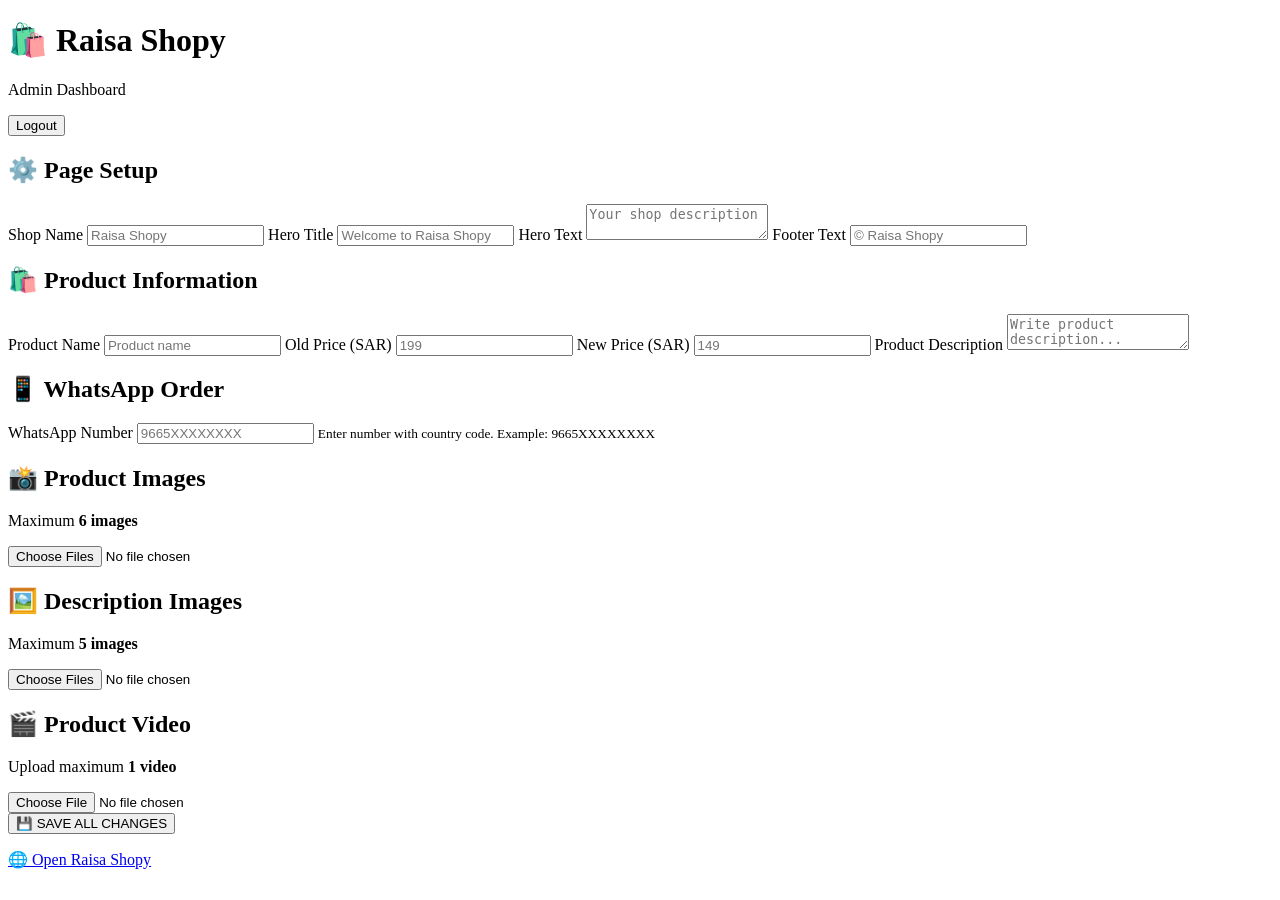
==== admin/dashboard.html @ 7c4b73aa "Create dashboard.html" ====
<!DOCTYPE html>
<html lang="en">
<head>
  <meta charset="UTF-8">
  <meta name="viewport" content="width=device-width, initial-scale=1.0">

  <title>Raisa Shopy - Admin Dashboard</title>

  <link rel="stylesheet" href="admin.css">
</head>

<body>

  <div class="dashboard">

    <!-- Dashboard Header -->
    <header class="dashboard-header">

      <div>
        <h1>🛍️ Raisa Shopy</h1>
        <p>Admin Dashboard</p>
      </div>

      <button id="logoutBtn" class="logout-btn">
        Logout
      </button>

    </header>


    <!-- Page Setup -->
    <section class="admin-card">

      <h2>⚙️ Page Setup</h2>

      <label>Shop Name</label>

      <input
        type="text"
        id="shopName"
        placeholder="Raisa Shopy"
      >


      <label>Hero Title</label>

      <input
        type="text"
        id="heroTitle"
        placeholder="Welcome to Raisa Shopy"
      >


      <label>Hero Text</label>

      <textarea
        id="heroText"
        placeholder="Your shop description"
      ></textarea>


      <label>Footer Text</label>

      <input
        type="text"
        id="footerText"
        placeholder="© Raisa Shopy"
      >

    </section>


    <!-- Product Information -->
    <section class="admin-card">

      <h2>🛍️ Product Information</h2>

      <label>Product Name</label>

      <input
        type="text"
        id="productName"
        placeholder="Product name"
      >


      <label>Old Price (SAR)</label>

      <input
        type="number"
        id="oldPrice"
        placeholder="199"
      >


      <label>New Price (SAR)</label>

      <input
        type="number"
        id="newPrice"
        placeholder="149"
      >


      <label>Product Description</label>

      <textarea
        id="description"
        placeholder="Write product description..."
      ></textarea>

    </section>


    <!-- WhatsApp -->
    <section class="admin-card">

      <h2>📱 WhatsApp Order</h2>

      <label>WhatsApp Number</label>

      <input
        type="text"
        id="whatsappNumber"
        placeholder="9665XXXXXXXX"
      >

      <small>
        Enter number with country code.
        Example: 9665XXXXXXXX
      </small>

    </section>


    <!-- Product Images -->
    <section class="admin-card">

      <h2>📸 Product Images</h2>

      <p>
        Maximum <strong>6 images</strong>
      </p>

      <input
        type="file"
        id="productImages"
        accept="image/*"
        multiple
      >

      <div
        id="productImagePreview"
        class="image-preview"
      ></div>

    </section>


    <!-- Description Images -->
    <section class="admin-card">

      <h2>🖼️ Description Images</h2>

      <p>
        Maximum <strong>5 images</strong>
      </p>

      <input
        type="file"
        id="descriptionImages"
        accept="image/*"
        multiple
      >

      <div
        id="descriptionImagePreview"
        class="image-preview"
      ></div>

    </section>


    <!-- Product Video -->
    <section class="admin-card">

      <h2>🎬 Product Video</h2>

      <p>
        Upload maximum <strong>1 video</strong>
      </p>

      <input
        type="file"
        id="productVideo"
        accept="video/*"
      >

      <div id="videoPreview"></div>

    </section>


    <!-- Save -->
    <section class="admin-card save-card">

      <button
        id="saveBtn"
        class="save-btn"
      >
        💾 SAVE ALL CHANGES
      </button>

      <p id="saveMessage"></p>

    </section>


    <!-- Open Shop -->
    <section class="admin-card shop-link-card">

      <a
        href="../index.html"
        target="_blank"
      >
        🌐 Open Raisa Shopy
      </a>

    </section>

  </div>


  <script src="dashboard.js"></script>

</body>
</html>
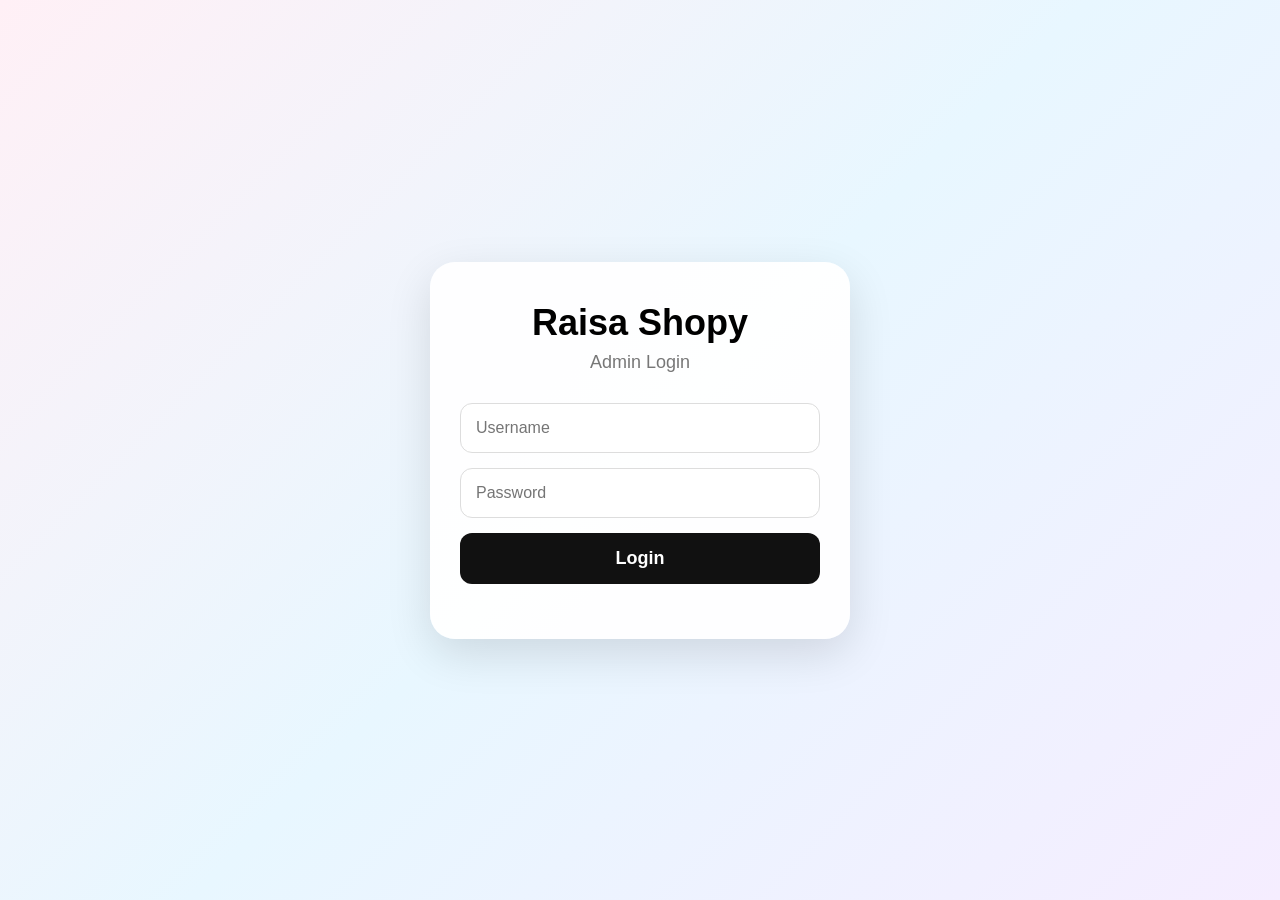
==== commit 1e45a539: "Update dashboard.html" ====
--- a/admin/dashboard.html
+++ b/admin/dashboard.html
@@ -1,3 +1,5 @@
+<!-- admin/dashboard.html -->
+
 <!DOCTYPE html>
 <html lang="en">
 <head>
@@ -13,223 +15,77 @@
 
   <div class="dashboard">
 
-    <!-- Dashboard Header -->
     <header class="dashboard-header">
-
       <div>
-        <h1>🛍️ Raisa Shopy</h1>
+        <h1>Raisa Shopy</h1>
         <p>Admin Dashboard</p>
       </div>
 
       <button id="logoutBtn" class="logout-btn">
         Logout
       </button>
-
     </header>
 
+    <main class="dashboard-content">
 
-    <!-- Page Setup -->
-    <section class="admin-card">
+      <section class="admin-card">
 
-      <h2>⚙️ Page Setup</h2>
+        <h2>Shop Settings</h2>
 
-      <label>Shop Name</label>
+        <label>Shop Name</label>
+        <input type="text" id="shopName" placeholder="Raisa Shopy">
 
-      <input
-        type="text"
-        id="shopName"
-        placeholder="Raisa Shopy"
-      >
+        <label>Hero Title</label>
+        <input type="text" id="heroTitle" placeholder="Your main title">
 
+        <label>Hero Text</label>
+        <textarea id="heroText" placeholder="Your hero description"></textarea>
 
-      <label>Hero Title</label>
+        <label>Product Name</label>
+        <input
+          type="text"
+          id="productName"
+          placeholder="Face and Neck Beauty Device"
+        >
 
-      <input
-        type="text"
-        id="heroTitle"
-        placeholder="Welcome to Raisa Shopy"
-      >
+        <label>Old Price (SAR)</label>
+        <input type="number" id="oldPrice" placeholder="249">
 
+        <label>New Price (SAR)</label>
+        <input type="number" id="newPrice" placeholder="179">
 
-      <label>Hero Text</label>
+        <label>Product Description</label>
+        <textarea
+          id="description"
+          rows="8"
+          placeholder="Product description"
+        ></textarea>
 
-      <textarea
-        id="heroText"
-        placeholder="Your shop description"
-      ></textarea>
+        <label>WhatsApp Number</label>
+        <input
+          type="text"
+          id="whatsappNumber"
+          placeholder="+966 56 374 7461"
+        >
 
+        <label>Footer Text</label>
+        <input
+          type="text"
+          id="footerText"
+          placeholder="© 2026 Raisa Shopy"
+        >
 
-      <label>Footer Text</label>
+        <button id="saveBtn" class="save-btn">
+          Save Changes
+        </button>
 
-      <input
-        type="text"
-        id="footerText"
-        placeholder="© Raisa Shopy"
-      >
+        <p id="saveMessage"></p>
 
-    </section>
+      </section>
 
-
-    <!-- Product Information -->
-    <section class="admin-card">
-
-      <h2>🛍️ Product Information</h2>
-
-      <label>Product Name</label>
-
-      <input
-        type="text"
-        id="productName"
-        placeholder="Product name"
-      >
-
-
-      <label>Old Price (SAR)</label>
-
-      <input
-        type="number"
-        id="oldPrice"
-        placeholder="199"
-      >
-
-
-      <label>New Price (SAR)</label>
-
-      <input
-        type="number"
-        id="newPrice"
-        placeholder="149"
-      >
-
-
-      <label>Product Description</label>
-
-      <textarea
-        id="description"
-        placeholder="Write product description..."
-      ></textarea>
-
-    </section>
-
-
-    <!-- WhatsApp -->
-    <section class="admin-card">
-
-      <h2>📱 WhatsApp Order</h2>
-
-      <label>WhatsApp Number</label>
-
-      <input
-        type="text"
-        id="whatsappNumber"
-        placeholder="9665XXXXXXXX"
-      >
-
-      <small>
-        Enter number with country code.
-        Example: 9665XXXXXXXX
-      </small>
-
-    </section>
-
-
-    <!-- Product Images -->
-    <section class="admin-card">
-
-      <h2>📸 Product Images</h2>
-
-      <p>
-        Maximum <strong>6 images</strong>
-      </p>
-
-      <input
-        type="file"
-        id="productImages"
-        accept="image/*"
-        multiple
-      >
-
-      <div
-        id="productImagePreview"
-        class="image-preview"
-      ></div>
-
-    </section>
-
-
-    <!-- Description Images -->
-    <section class="admin-card">
-
-      <h2>🖼️ Description Images</h2>
-
-      <p>
-        Maximum <strong>5 images</strong>
-      </p>
-
-      <input
-        type="file"
-        id="descriptionImages"
-        accept="image/*"
-        multiple
-      >
-
-      <div
-        id="descriptionImagePreview"
-        class="image-preview"
-      ></div>
-
-    </section>
-
-
-    <!-- Product Video -->
-    <section class="admin-card">
-
-      <h2>🎬 Product Video</h2>
-
-      <p>
-        Upload maximum <strong>1 video</strong>
-      </p>
-
-      <input
-        type="file"
-        id="productVideo"
-        accept="video/*"
-      >
-
-      <div id="videoPreview"></div>
-
-    </section>
-
-
-    <!-- Save -->
-    <section class="admin-card save-card">
-
-      <button
-        id="saveBtn"
-        class="save-btn"
-      >
-        💾 SAVE ALL CHANGES
-      </button>
-
-      <p id="saveMessage"></p>
-
-    </section>
-
-
-    <!-- Open Shop -->
-    <section class="admin-card shop-link-card">
-
-      <a
-        href="../index.html"
-        target="_blank"
-      >
-        🌐 Open Raisa Shopy
-      </a>
-
-    </section>
+    </main>
 
   </div>
-
 
   <script src="dashboard.js"></script>
 
--- a/admin/admin.css
+++ b/admin/admin.css
@@ -0,0 +1,88 @@
+/* admin/admin.css */
+
+* {
+  box-sizing: border-box;
+  margin: 0;
+  padding: 0;
+}
+
+body {
+  font-family: Arial, sans-serif;
+  min-height: 100vh;
+  background: linear-gradient(135deg, #fff0f6, #e8f7ff, #f5edff);
+  display: flex;
+  align-items: center;
+  justify-content: center;
+}
+
+.login-container {
+  width: 100%;
+  padding: 20px;
+}
+
+.login-box {
+  width: 100%;
+  max-width: 420px;
+  margin: auto;
+  padding: 40px 30px;
+  background: rgba(255, 255, 255, 0.95);
+  border-radius: 25px;
+  box-shadow: 0 15px 45px rgba(0, 0, 0, 0.12);
+  text-align: center;
+}
+
+.login-box h1 {
+  font-size: 36px;
+  margin-bottom: 8px;
+}
+
+.login-box > p {
+  color: #777;
+  margin-bottom: 30px;
+  font-size: 18px;
+}
+
+#loginForm input {
+  width: 100%;
+  padding: 15px;
+  margin-bottom: 15px;
+  border: 1px solid #ddd;
+  border-radius: 12px;
+  font-size: 16px;
+  outline: none;
+}
+
+#loginForm input:focus {
+  border-color: #777;
+}
+
+#loginForm button {
+  width: 100%;
+  padding: 15px;
+  border: none;
+  border-radius: 12px;
+  background: #111;
+  color: #fff;
+  font-size: 18px;
+  font-weight: bold;
+  cursor: pointer;
+}
+
+#loginForm button:hover {
+  opacity: 0.85;
+}
+
+#loginMessage {
+  margin-top: 15px;
+  font-size: 14px;
+}
+
+@media (max-width: 500px) {
+  .login-box {
+    padding: 30px 20px;
+  }
+
+  .login-box h1 {
+    font-size: 30px;
+  }
+}
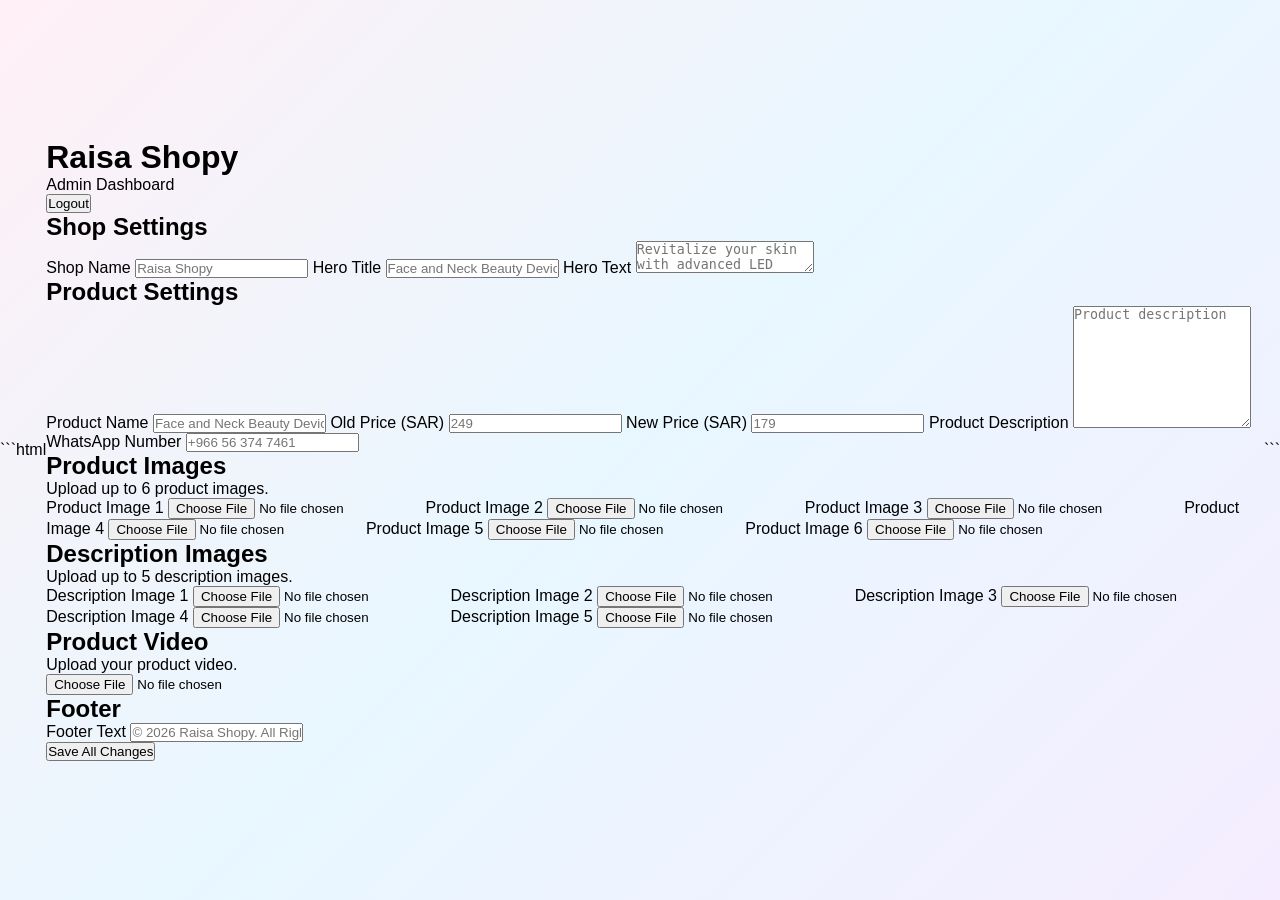
==== commit 0916dc10: "Update dashboard.html" ====
--- a/admin/dashboard.html
+++ b/admin/dashboard.html
@@ -1,5 +1,4 @@
-<!-- admin/dashboard.html -->
-
+```html
 <!DOCTYPE html>
 <html lang="en">
 <head>
@@ -15,7 +14,9 @@
 
   <div class="dashboard">
 
+    <!-- HEADER -->
     <header class="dashboard-header">
+
       <div>
         <h1>Raisa Shopy</h1>
         <p>Admin Dashboard</p>
@@ -24,22 +25,44 @@
       <button id="logoutBtn" class="logout-btn">
         Logout
       </button>
+
     </header>
 
+
     <main class="dashboard-content">
 
+      <!-- SHOP SETTINGS -->
       <section class="admin-card">
 
         <h2>Shop Settings</h2>
 
         <label>Shop Name</label>
-        <input type="text" id="shopName" placeholder="Raisa Shopy">
+        <input
+          type="text"
+          id="shopName"
+          placeholder="Raisa Shopy"
+        >
 
         <label>Hero Title</label>
-        <input type="text" id="heroTitle" placeholder="Your main title">
+        <input
+          type="text"
+          id="heroTitle"
+          placeholder="Face and Neck Beauty Device"
+        >
 
         <label>Hero Text</label>
-        <textarea id="heroText" placeholder="Your hero description"></textarea>
+        <textarea
+          id="heroText"
+          placeholder="Revitalize your skin with advanced LED therapy"
+        ></textarea>
+
+      </section>
+
+
+      <!-- PRODUCT SETTINGS -->
+      <section class="admin-card">
+
+        <h2>Product Settings</h2>
 
         <label>Product Name</label>
         <input
@@ -49,10 +72,18 @@
         >
 
         <label>Old Price (SAR)</label>
-        <input type="number" id="oldPrice" placeholder="249">
+        <input
+          type="number"
+          id="oldPrice"
+          placeholder="249"
+        >
 
         <label>New Price (SAR)</label>
-        <input type="number" id="newPrice" placeholder="179">
+        <input
+          type="number"
+          id="newPrice"
+          placeholder="179"
+        >
 
         <label>Product Description</label>
         <textarea
@@ -68,15 +99,153 @@
           placeholder="+966 56 374 7461"
         >
 
+      </section>
+
+
+      <!-- PRODUCT IMAGES -->
+      <section class="admin-card">
+
+        <h2>Product Images</h2>
+
+        <p class="help-text">
+          Upload up to 6 product images.
+        </p>
+
+        <label>Product Image 1</label>
+        <input
+          type="file"
+          id="productImage1"
+          accept="image/*"
+        >
+
+        <label>Product Image 2</label>
+        <input
+          type="file"
+          id="productImage2"
+          accept="image/*"
+        >
+
+        <label>Product Image 3</label>
+        <input
+          type="file"
+          id="productImage3"
+          accept="image/*"
+        >
+
+        <label>Product Image 4</label>
+        <input
+          type="file"
+          id="productImage4"
+          accept="image/*"
+        >
+
+        <label>Product Image 5</label>
+        <input
+          type="file"
+          id="productImage5"
+          accept="image/*"
+        >
+
+        <label>Product Image 6</label>
+        <input
+          type="file"
+          id="productImage6"
+          accept="image/*"
+        >
+
+      </section>
+
+
+      <!-- DESCRIPTION IMAGES -->
+      <section class="admin-card">
+
+        <h2>Description Images</h2>
+
+        <p class="help-text">
+          Upload up to 5 description images.
+        </p>
+
+        <label>Description Image 1</label>
+        <input
+          type="file"
+          id="descriptionImage1"
+          accept="image/*"
+        >
+
+        <label>Description Image 2</label>
+        <input
+          type="file"
+          id="descriptionImage2"
+          accept="image/*"
+        >
+
+        <label>Description Image 3</label>
+        <input
+          type="file"
+          id="descriptionImage3"
+          accept="image/*"
+        >
+
+        <label>Description Image 4</label>
+        <input
+          type="file"
+          id="descriptionImage4"
+          accept="image/*"
+        >
+
+        <label>Description Image 5</label>
+        <input
+          type="file"
+          id="descriptionImage5"
+          accept="image/*"
+        >
+
+      </section>
+
+
+      <!-- VIDEO -->
+      <section class="admin-card">
+
+        <h2>Product Video</h2>
+
+        <p class="help-text">
+          Upload your product video.
+        </p>
+
+        <input
+          type="file"
+          id="productVideo"
+          accept="video/mp4,video/webm,video/quicktime"
+        >
+
+      </section>
+
+
+      <!-- FOOTER -->
+      <section class="admin-card">
+
+        <h2>Footer</h2>
+
         <label>Footer Text</label>
+
         <input
           type="text"
           id="footerText"
-          placeholder="© 2026 Raisa Shopy"
-        >
-
-        <button id="saveBtn" class="save-btn">
-          Save Changes
+          placeholder="© 2026 Raisa Shopy. All Rights Reserved."
+        >
+
+      </section>
+
+
+      <!-- SAVE -->
+      <section class="admin-card save-card">
+
+        <button
+          id="saveBtn"
+          class="save-btn"
+          type="button"
+        >
+          Save All Changes
         </button>
 
         <p id="saveMessage"></p>
@@ -86,8 +255,10 @@
     </main>
 
   </div>
+
 
   <script src="dashboard.js"></script>
 
 </body>
 </html>
+```
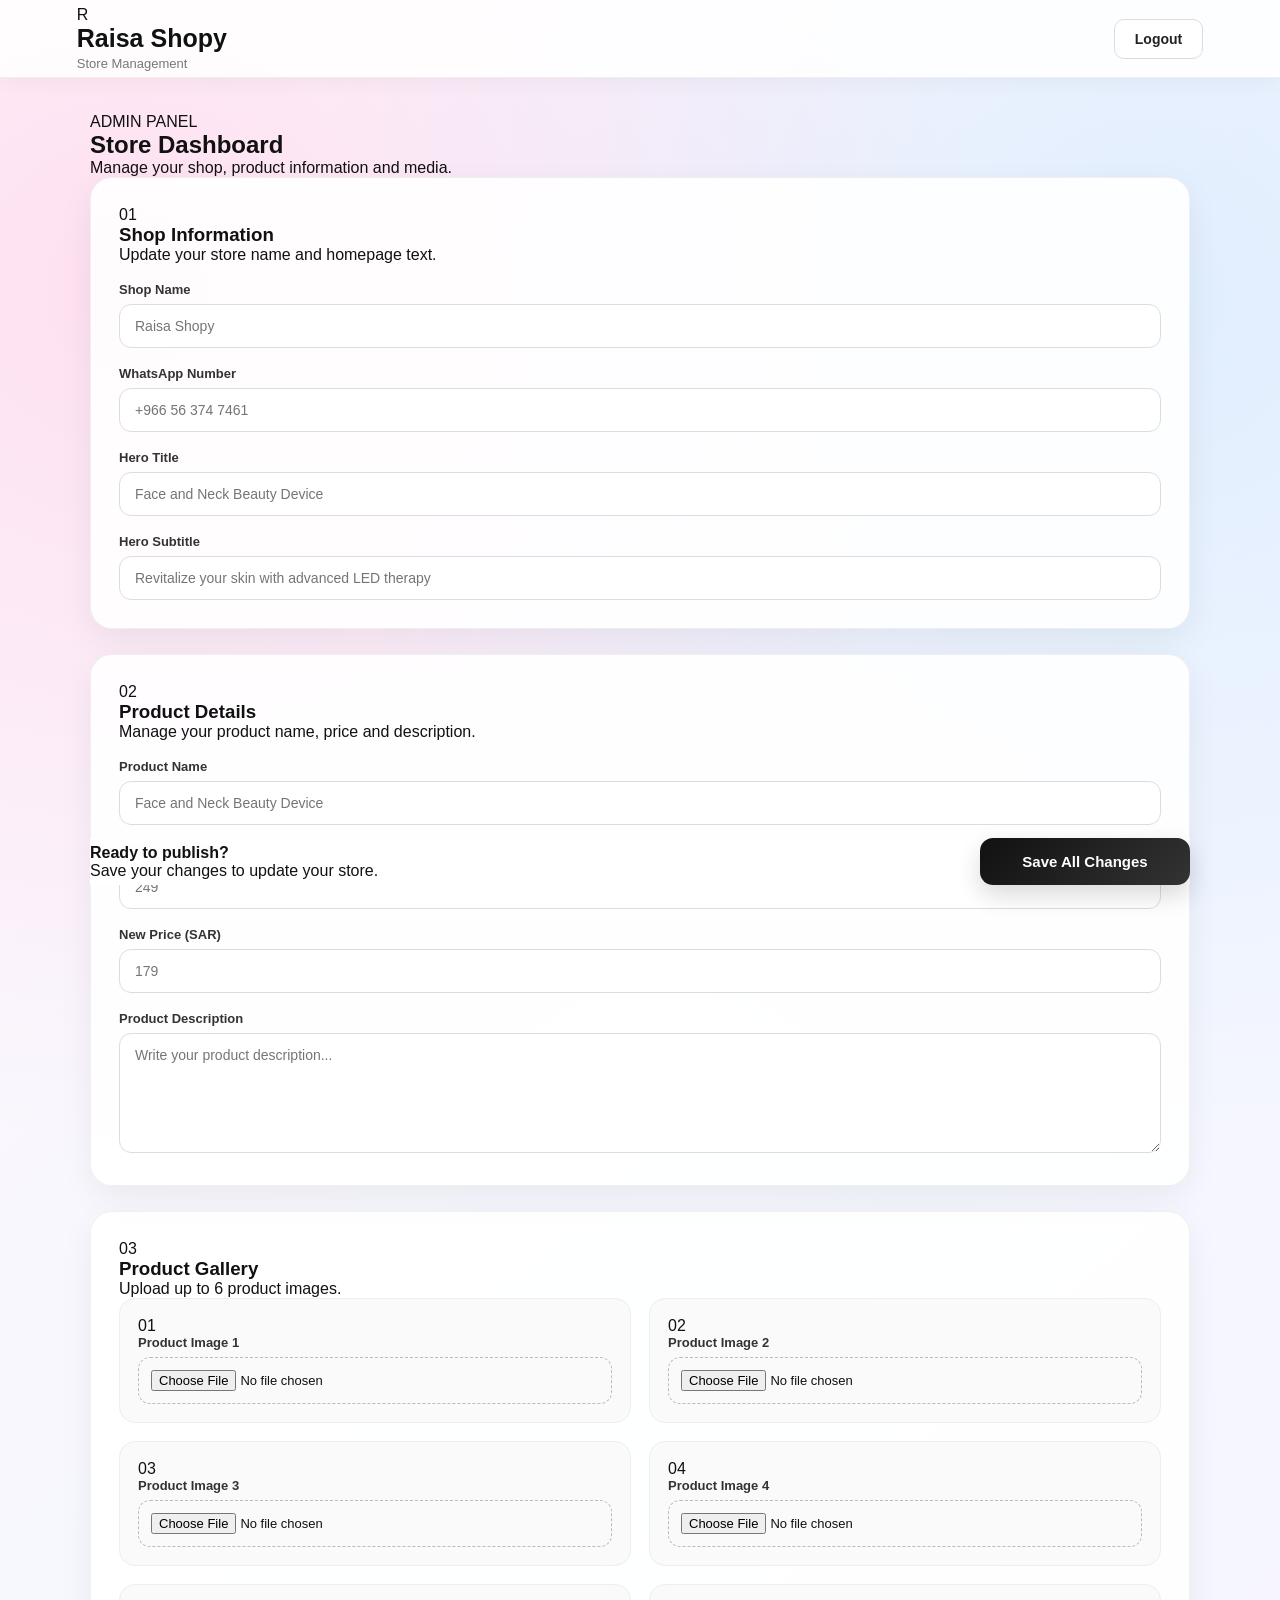
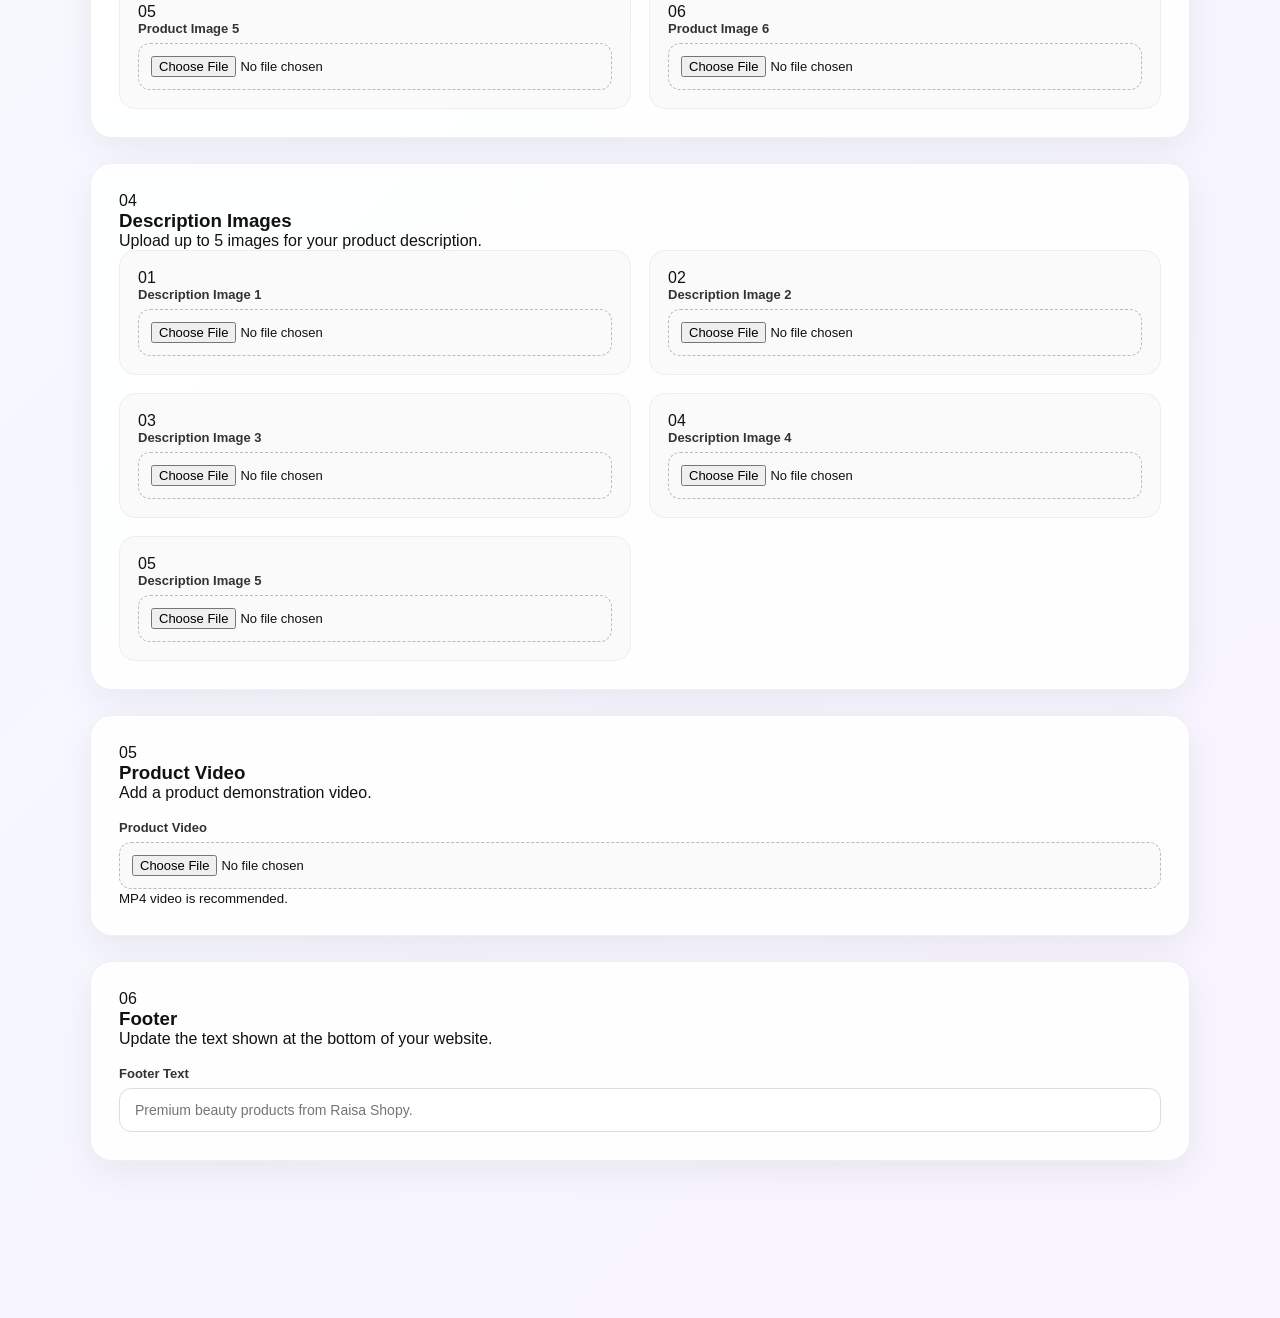
==== commit cedfaded: "Update dashboard.html" ====
--- a/admin/dashboard.html
+++ b/admin/dashboard.html
@@ -1,11 +1,10 @@
-```html
 <!DOCTYPE html>
 <html lang="en">
 <head>
   <meta charset="UTF-8">
   <meta name="viewport" content="width=device-width, initial-scale=1.0">
 
-  <title>Raisa Shopy - Admin Dashboard</title>
+  <title>Raisa Shopy | Dashboard</title>
 
   <link rel="stylesheet" href="admin.css">
 </head>
@@ -14,12 +13,16 @@
 
   <div class="dashboard">
 
-    <!-- HEADER -->
+    <!-- TOP BAR -->
     <header class="dashboard-header">
 
-      <div>
-        <h1>Raisa Shopy</h1>
-        <p>Admin Dashboard</p>
+      <div class="brand-area">
+        <div class="brand-small">R</div>
+
+        <div>
+          <h1>Raisa Shopy</h1>
+          <p>Store Management</p>
+        </div>
       </div>
 
       <button id="logoutBtn" class="logout-btn">
@@ -29,75 +32,133 @@
     </header>
 
 
+    <!-- MAIN -->
     <main class="dashboard-content">
 
+      <div class="page-heading">
+        <span class="eyebrow">ADMIN PANEL</span>
+
+        <h2>Store Dashboard</h2>
+
+        <p>
+          Manage your shop, product information and media.
+        </p>
+      </div>
+
+
       <!-- SHOP SETTINGS -->
       <section class="admin-card">
 
-        <h2>Shop Settings</h2>
-
-        <label>Shop Name</label>
-        <input
-          type="text"
-          id="shopName"
-          placeholder="Raisa Shopy"
-        >
-
-        <label>Hero Title</label>
-        <input
-          type="text"
-          id="heroTitle"
-          placeholder="Face and Neck Beauty Device"
-        >
-
-        <label>Hero Text</label>
-        <textarea
-          id="heroText"
-          placeholder="Revitalize your skin with advanced LED therapy"
-        ></textarea>
-
-      </section>
-
-
-      <!-- PRODUCT SETTINGS -->
-      <section class="admin-card">
-
-        <h2>Product Settings</h2>
-
-        <label>Product Name</label>
-        <input
-          type="text"
-          id="productName"
-          placeholder="Face and Neck Beauty Device"
-        >
-
-        <label>Old Price (SAR)</label>
-        <input
-          type="number"
-          id="oldPrice"
-          placeholder="249"
-        >
-
-        <label>New Price (SAR)</label>
-        <input
-          type="number"
-          id="newPrice"
-          placeholder="179"
-        >
-
-        <label>Product Description</label>
-        <textarea
-          id="description"
-          rows="8"
-          placeholder="Product description"
-        ></textarea>
-
-        <label>WhatsApp Number</label>
-        <input
-          type="text"
-          id="whatsappNumber"
-          placeholder="+966 56 374 7461"
-        >
+        <div class="card-heading">
+          <div class="card-number">01</div>
+
+          <div>
+            <h3>Shop Information</h3>
+            <p>Update your store name and homepage text.</p>
+          </div>
+        </div>
+
+        <div class="form-grid">
+
+          <div class="field">
+            <label for="shopName">Shop Name</label>
+
+            <input
+              type="text"
+              id="shopName"
+              placeholder="Raisa Shopy"
+            >
+          </div>
+
+          <div class="field">
+            <label for="whatsappNumber">WhatsApp Number</label>
+
+            <input
+              type="text"
+              id="whatsappNumber"
+              placeholder="+966 56 374 7461"
+            >
+          </div>
+
+        </div>
+
+        <div class="field">
+          <label for="heroTitle">Hero Title</label>
+
+          <input
+            type="text"
+            id="heroTitle"
+            placeholder="Face and Neck Beauty Device"
+          >
+        </div>
+
+        <div class="field">
+          <label for="heroText">Hero Subtitle</label>
+
+          <input
+            type="text"
+            id="heroText"
+            placeholder="Revitalize your skin with advanced LED therapy"
+          >
+        </div>
+
+      </section>
+
+
+      <!-- PRODUCT -->
+      <section class="admin-card">
+
+        <div class="card-heading">
+          <div class="card-number">02</div>
+
+          <div>
+            <h3>Product Details</h3>
+            <p>Manage your product name, price and description.</p>
+          </div>
+        </div>
+
+        <div class="field">
+          <label for="productName">Product Name</label>
+
+          <input
+            type="text"
+            id="productName"
+            placeholder="Face and Neck Beauty Device"
+          >
+        </div>
+
+        <div class="form-grid">
+
+          <div class="field">
+            <label for="oldPrice">Old Price (SAR)</label>
+
+            <input
+              type="number"
+              id="oldPrice"
+              placeholder="249"
+            >
+          </div>
+
+          <div class="field">
+            <label for="newPrice">New Price (SAR)</label>
+
+            <input
+              type="number"
+              id="newPrice"
+              placeholder="179"
+            >
+          </div>
+
+        </div>
+
+        <div class="field">
+          <label for="description">Product Description</label>
+
+          <textarea
+            id="description"
+            placeholder="Write your product description..."
+          ></textarea>
+        </div>
 
       </section>
 
@@ -105,53 +166,54 @@
       <!-- PRODUCT IMAGES -->
       <section class="admin-card">
 
-        <h2>Product Images</h2>
-
-        <p class="help-text">
-          Upload up to 6 product images.
-        </p>
-
-        <label>Product Image 1</label>
-        <input
-          type="file"
-          id="productImage1"
-          accept="image/*"
-        >
-
-        <label>Product Image 2</label>
-        <input
-          type="file"
-          id="productImage2"
-          accept="image/*"
-        >
-
-        <label>Product Image 3</label>
-        <input
-          type="file"
-          id="productImage3"
-          accept="image/*"
-        >
-
-        <label>Product Image 4</label>
-        <input
-          type="file"
-          id="productImage4"
-          accept="image/*"
-        >
-
-        <label>Product Image 5</label>
-        <input
-          type="file"
-          id="productImage5"
-          accept="image/*"
-        >
-
-        <label>Product Image 6</label>
-        <input
-          type="file"
-          id="productImage6"
-          accept="image/*"
-        >
+        <div class="card-heading">
+          <div class="card-number">03</div>
+
+          <div>
+            <h3>Product Gallery</h3>
+            <p>Upload up to 6 product images.</p>
+          </div>
+        </div>
+
+        <div class="upload-grid">
+
+          <div class="upload-item">
+            <span>01</span>
+            <label for="productImage1">Product Image 1</label>
+            <input type="file" id="productImage1" accept="image/*">
+          </div>
+
+          <div class="upload-item">
+            <span>02</span>
+            <label for="productImage2">Product Image 2</label>
+            <input type="file" id="productImage2" accept="image/*">
+          </div>
+
+          <div class="upload-item">
+            <span>03</span>
+            <label for="productImage3">Product Image 3</label>
+            <input type="file" id="productImage3" accept="image/*">
+          </div>
+
+          <div class="upload-item">
+            <span>04</span>
+            <label for="productImage4">Product Image 4</label>
+            <input type="file" id="productImage4" accept="image/*">
+          </div>
+
+          <div class="upload-item">
+            <span>05</span>
+            <label for="productImage5">Product Image 5</label>
+            <input type="file" id="productImage5" accept="image/*">
+          </div>
+
+          <div class="upload-item">
+            <span>06</span>
+            <label for="productImage6">Product Image 6</label>
+            <input type="file" id="productImage6" accept="image/*">
+          </div>
+
+        </div>
 
       </section>
 
@@ -159,46 +221,48 @@
       <!-- DESCRIPTION IMAGES -->
       <section class="admin-card">
 
-        <h2>Description Images</h2>
-
-        <p class="help-text">
-          Upload up to 5 description images.
-        </p>
-
-        <label>Description Image 1</label>
-        <input
-          type="file"
-          id="descriptionImage1"
-          accept="image/*"
-        >
-
-        <label>Description Image 2</label>
-        <input
-          type="file"
-          id="descriptionImage2"
-          accept="image/*"
-        >
-
-        <label>Description Image 3</label>
-        <input
-          type="file"
-          id="descriptionImage3"
-          accept="image/*"
-        >
-
-        <label>Description Image 4</label>
-        <input
-          type="file"
-          id="descriptionImage4"
-          accept="image/*"
-        >
-
-        <label>Description Image 5</label>
-        <input
-          type="file"
-          id="descriptionImage5"
-          accept="image/*"
-        >
+        <div class="card-heading">
+          <div class="card-number">04</div>
+
+          <div>
+            <h3>Description Images</h3>
+            <p>Upload up to 5 images for your product description.</p>
+          </div>
+        </div>
+
+        <div class="upload-grid">
+
+          <div class="upload-item">
+            <span>01</span>
+            <label for="descriptionImage1">Description Image 1</label>
+            <input type="file" id="descriptionImage1" accept="image/*">
+          </div>
+
+          <div class="upload-item">
+            <span>02</span>
+            <label for="descriptionImage2">Description Image 2</label>
+            <input type="file" id="descriptionImage2" accept="image/*">
+          </div>
+
+          <div class="upload-item">
+            <span>03</span>
+            <label for="descriptionImage3">Description Image 3</label>
+            <input type="file" id="descriptionImage3" accept="image/*">
+          </div>
+
+          <div class="upload-item">
+            <span>04</span>
+            <label for="descriptionImage4">Description Image 4</label>
+            <input type="file" id="descriptionImage4" accept="image/*">
+          </div>
+
+          <div class="upload-item">
+            <span>05</span>
+            <label for="descriptionImage5">Description Image 5</label>
+            <input type="file" id="descriptionImage5" accept="image/*">
+          </div>
+
+        </div>
 
       </section>
 
@@ -206,17 +270,32 @@
       <!-- VIDEO -->
       <section class="admin-card">
 
-        <h2>Product Video</h2>
-
-        <p class="help-text">
-          Upload your product video.
-        </p>
-
-        <input
-          type="file"
-          id="productVideo"
-          accept="video/mp4,video/webm,video/quicktime"
-        >
+        <div class="card-heading">
+          <div class="card-number">05</div>
+
+          <div>
+            <h3>Product Video</h3>
+            <p>Add a product demonstration video.</p>
+          </div>
+        </div>
+
+        <div class="video-upload">
+
+          <label for="productVideo">
+            Product Video
+          </label>
+
+          <input
+            type="file"
+            id="productVideo"
+            accept="video/*"
+          >
+
+          <small>
+            MP4 video is recommended.
+          </small>
+
+        </div>
 
       </section>
 
@@ -224,41 +303,59 @@
       <!-- FOOTER -->
       <section class="admin-card">
 
-        <h2>Footer</h2>
-
-        <label>Footer Text</label>
-
-        <input
-          type="text"
-          id="footerText"
-          placeholder="© 2026 Raisa Shopy. All Rights Reserved."
-        >
+        <div class="card-heading">
+          <div class="card-number">06</div>
+
+          <div>
+            <h3>Footer</h3>
+            <p>Update the text shown at the bottom of your website.</p>
+          </div>
+        </div>
+
+        <div class="field">
+
+          <label for="footerText">
+            Footer Text
+          </label>
+
+          <input
+            type="text"
+            id="footerText"
+            placeholder="Premium beauty products from Raisa Shopy."
+          >
+
+        </div>
 
       </section>
 
 
       <!-- SAVE -->
-      <section class="admin-card save-card">
+      <section class="save-card">
+
+        <div>
+          <strong>Ready to publish?</strong>
+
+          <p>
+            Save your changes to update your store.
+          </p>
+        </div>
 
         <button
           id="saveBtn"
           class="save-btn"
-          type="button"
         >
           Save All Changes
         </button>
 
-        <p id="saveMessage"></p>
-
-      </section>
+      </section>
+
+      <p id="saveMessage"></p>
 
     </main>
 
   </div>
-
 
   <script src="dashboard.js"></script>
 
 </body>
 </html>
-```
--- a/admin/admin.css
+++ b/admin/admin.css
@@ -1,5 +1,3 @@
-/* admin/admin.css */
-
 * {
   box-sizing: border-box;
   margin: 0;
@@ -7,82 +5,491 @@
 }
 
 body {
-  font-family: Arial, sans-serif;
+  font-family: "Inter", Arial, sans-serif;
   min-height: 100vh;
-  background: linear-gradient(135deg, #fff0f6, #e8f7ff, #f5edff);
+  background:
+    radial-gradient(circle at 10% 10%, rgba(255, 180, 220, 0.35), transparent 30%),
+    radial-gradient(circle at 90% 10%, rgba(180, 220, 255, 0.35), transparent 30%),
+    linear-gradient(135deg, #fff8fc, #f5f7ff, #f8f3ff);
+  color: #111;
+}
+
+/* =========================
+   LOGIN
+========================= */
+
+.login-page {
+  min-height: 100vh;
   display: flex;
   align-items: center;
   justify-content: center;
-}
-
-.login-container {
+  padding: 25px;
+}
+
+.login-card {
   width: 100%;
-  padding: 20px;
-}
-
-.login-box {
+  max-width: 440px;
+  padding: 45px 40px;
+  text-align: center;
+
+  background: rgba(255, 255, 255, 0.86);
+  backdrop-filter: blur(20px);
+  -webkit-backdrop-filter: blur(20px);
+
+  border: 1px solid rgba(255, 255, 255, 0.9);
+  border-radius: 28px;
+
+  box-shadow:
+    0 25px 70px rgba(70, 50, 100, 0.15),
+    0 5px 20px rgba(0, 0, 0, 0.05);
+}
+
+.brand-icon {
+  width: 68px;
+  height: 68px;
+  margin: 0 auto 20px;
+
+  display: flex;
+  align-items: center;
+  justify-content: center;
+
+  border-radius: 20px;
+  background: linear-gradient(135deg, #111, #444);
+  color: #fff;
+
+  font-size: 30px;
+  font-weight: 800;
+
+  box-shadow: 0 12px 25px rgba(0, 0, 0, 0.18);
+}
+
+.login-card h1 {
+  font-size: 32px;
+  font-weight: 800;
+}
+
+.welcome {
+  margin-top: 8px;
+  font-size: 20px;
+  font-weight: 600;
+}
+
+.subtitle {
+  margin: 7px 0 32px;
+  color: #777;
+  font-size: 14px;
+}
+
+.input-group {
+  text-align: left;
+  margin-bottom: 20px;
+}
+
+.input-group label {
+  display: block;
+  margin-bottom: 8px;
+  font-size: 14px;
+  font-weight: 600;
+}
+
+.input-box {
   width: 100%;
-  max-width: 420px;
-  margin: auto;
-  padding: 40px 30px;
-  background: rgba(255, 255, 255, 0.95);
-  border-radius: 25px;
-  box-shadow: 0 15px 45px rgba(0, 0, 0, 0.12);
-  text-align: center;
-}
-
-.login-box h1 {
-  font-size: 36px;
+  height: 56px;
+  padding: 0 15px;
+
+  display: flex;
+  align-items: center;
+
+  background: #fff;
+  border: 1px solid #e5e5e5;
+  border-radius: 14px;
+
+  transition: 0.25s;
+}
+
+.input-box:focus-within {
+  border-color: #999;
+  box-shadow: 0 0 0 4px rgba(0, 0, 0, 0.04);
+}
+
+.input-box span {
+  margin-right: 10px;
+  opacity: 0.55;
+}
+
+.input-box input {
+  flex: 1;
+  height: 100%;
+
+  border: none;
+  outline: none;
+  background: transparent;
+
+  font-size: 15px;
+}
+
+.show-password {
+  border: none;
+  background: transparent;
+  color: #555;
+  font-size: 12px;
+  font-weight: 600;
+  cursor: pointer;
+}
+
+.login-button {
+  width: 100%;
+  height: 56px;
+  margin-top: 8px;
+
+  border: none;
+  border-radius: 14px;
+
+  background: linear-gradient(135deg, #111, #333);
+  color: #fff;
+
+  font-size: 16px;
+  font-weight: 700;
+
+  cursor: pointer;
+  transition: 0.25s;
+}
+
+.login-button:hover {
+  transform: translateY(-2px);
+}
+
+#loginMessage {
+  min-height: 20px;
+  margin-top: 15px;
+  color: #d00;
+  font-size: 14px;
+}
+
+.login-footer {
+  display: flex;
+  justify-content: center;
+  gap: 8px;
+  margin-top: 30px;
+  color: #999;
+  font-size: 12px;
+}
+
+
+/* =========================
+   DASHBOARD
+========================= */
+
+.dashboard {
+  min-height: 100vh;
+  padding-bottom: 50px;
+}
+
+
+/* HEADER */
+
+.dashboard-header {
+  position: sticky;
+  top: 0;
+  z-index: 50;
+
+  min-height: 78px;
+  padding: 0 6%;
+
+  display: flex;
+  align-items: center;
+  justify-content: space-between;
+
+  background: rgba(255, 255, 255, 0.88);
+  backdrop-filter: blur(18px);
+  -webkit-backdrop-filter: blur(18px);
+
+  border-bottom: 1px solid rgba(0, 0, 0, 0.06);
+
+  box-shadow: 0 5px 20px rgba(0, 0, 0, 0.04);
+}
+
+.dashboard-header h1 {
+  font-size: 25px;
+  font-weight: 800;
+}
+
+.dashboard-header p {
+  margin-top: 3px;
+  color: #777;
+  font-size: 13px;
+}
+
+.logout-btn {
+  padding: 11px 20px;
+
+  border: 1px solid #ddd;
+  border-radius: 10px;
+
+  background: #fff;
+  color: #222;
+
+  font-size: 14px;
+  font-weight: 700;
+
+  cursor: pointer;
+  transition: 0.2s;
+}
+
+.logout-btn:hover {
+  background: #111;
+  color: #fff;
+  border-color: #111;
+}
+
+
+/* CONTENT */
+
+.dashboard-content {
+  width: 92%;
+  max-width: 1100px;
+  margin: 35px auto;
+}
+
+.dashboard-content > h2 {
   margin-bottom: 8px;
-}
-
-.login-box > p {
+  font-size: 30px;
+}
+
+.dashboard-content > p {
+  margin-bottom: 30px;
   color: #777;
-  margin-bottom: 30px;
-  font-size: 18px;
-}
-
-#loginForm input {
+}
+
+
+/* CARDS */
+
+.admin-card {
+  margin-bottom: 25px;
+  padding: 28px;
+
+  background: rgba(255, 255, 255, 0.9);
+  border: 1px solid rgba(0, 0, 0, 0.06);
+  border-radius: 22px;
+
+  box-shadow: 0 12px 35px rgba(0, 0, 0, 0.06);
+}
+
+.admin-card h2 {
+  margin-bottom: 6px;
+  font-size: 21px;
+}
+
+.admin-card > p {
+  margin-bottom: 22px;
+  color: #777;
+  font-size: 13px;
+}
+
+
+/* INPUTS */
+
+.admin-card label {
+  display: block;
+  margin: 18px 0 7px;
+
+  font-size: 13px;
+  font-weight: 700;
+  color: #333;
+}
+
+.admin-card input[type="text"],
+.admin-card input[type="number"],
+.admin-card input[type="url"],
+.admin-card textarea {
   width: 100%;
-  padding: 15px;
-  margin-bottom: 15px;
+  padding: 13px 15px;
+
   border: 1px solid #ddd;
   border-radius: 12px;
-  font-size: 16px;
+
+  background: #fff;
+
   outline: none;
-}
-
-#loginForm input:focus {
-  border-color: #777;
-}
-
-#loginForm button {
+  font-family: inherit;
+  font-size: 14px;
+
+  transition: 0.2s;
+}
+
+.admin-card textarea {
+  min-height: 120px;
+  resize: vertical;
+}
+
+.admin-card input:focus,
+.admin-card textarea:focus {
+  border-color: #999;
+  box-shadow: 0 0 0 4px rgba(0, 0, 0, 0.04);
+}
+
+
+/* FILE UPLOAD */
+
+.admin-card input[type="file"] {
   width: 100%;
-  padding: 15px;
+  padding: 12px;
+
+  border: 1px dashed #bbb;
+  border-radius: 12px;
+
+  background: #fafafa;
+
+  cursor: pointer;
+  font-size: 13px;
+}
+
+.admin-card input[type="file"]:hover {
+  background: #f5f5f5;
+}
+
+
+/* GRID */
+
+.upload-grid {
+  display: grid;
+  grid-template-columns: repeat(2, 1fr);
+  gap: 18px;
+}
+
+.upload-item {
+  padding: 18px;
+
+  background: #fafafa;
+
+  border: 1px solid #eee;
+  border-radius: 16px;
+}
+
+.upload-item label {
+  margin-top: 0;
+}
+
+
+/* SAVE AREA */
+
+.save-card {
+  position: sticky;
+  bottom: 15px;
+  z-index: 20;
+
+  display: flex;
+  align-items: center;
+  justify-content: space-between;
+  gap: 20px;
+
+  background: rgba(255, 255, 255, 0.94);
+  backdrop-filter: blur(15px);
+}
+
+.save-btn {
+  min-width: 210px;
+  padding: 15px 25px;
+
   border: none;
-  border-radius: 12px;
-  background: #111;
+  border-radius: 13px;
+
+  background: linear-gradient(135deg, #111, #333);
   color: #fff;
-  font-size: 18px;
-  font-weight: bold;
+
+  font-size: 15px;
+  font-weight: 700;
+
   cursor: pointer;
-}
-
-#loginForm button:hover {
-  opacity: 0.85;
-}
-
-#loginMessage {
+
+  box-shadow: 0 10px 25px rgba(0, 0, 0, 0.15);
+  transition: 0.2s;
+}
+
+.save-btn:hover {
+  transform: translateY(-2px);
+}
+
+.help-text {
+  color: #777;
+  font-size: 12px;
+  line-height: 1.5;
+}
+
+
+/* SUCCESS MESSAGE */
+
+#saveMessage {
   margin-top: 15px;
   font-size: 14px;
-}
+  font-weight: 600;
+}
+
+
+/* MOBILE */
+
+@media (max-width: 700px) {
+
+  .dashboard-header {
+    padding: 15px 4%;
+  }
+
+  .dashboard-header h1 {
+    font-size: 20px;
+  }
+
+  .dashboard-header p {
+    font-size: 11px;
+  }
+
+  .logout-btn {
+    padding: 9px 13px;
+    font-size: 12px;
+  }
+
+  .dashboard-content {
+    width: 94%;
+    margin-top: 25px;
+  }
+
+  .dashboard-content > h2 {
+    font-size: 25px;
+  }
+
+  .admin-card {
+    padding: 20px;
+    border-radius: 18px;
+  }
+
+  .upload-grid {
+    grid-template-columns: 1fr;
+  }
+
+  .save-card {
+    position: static;
+    display: block;
+  }
+
+  .save-btn {
+    width: 100%;
+    margin-top: 15px;
+  }
+}
+
 
 @media (max-width: 500px) {
-  .login-box {
-    padding: 30px 20px;
-  }
-
-  .login-box h1 {
-    font-size: 30px;
-  }
-}
+
+  .login-card {
+    padding: 35px 24px;
+    border-radius: 24px;
+  }
+
+  .brand-icon {
+    width: 60px;
+    height: 60px;
+  }
+
+  .login-card h1 {
+    font-size: 28px;
+  }
+}
